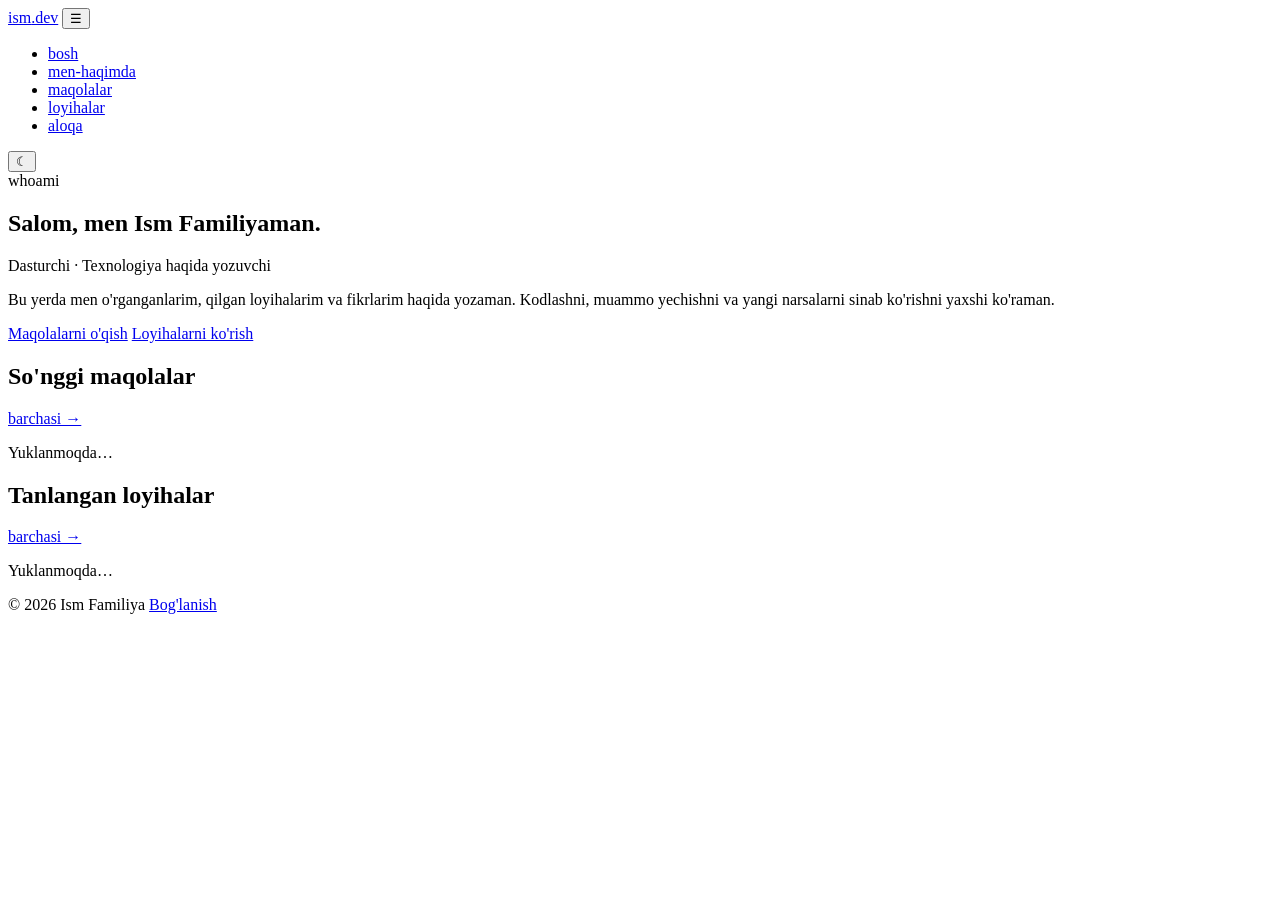
==== index.html @ 65048b09 "Add files via upload" ====
<!DOCTYPE html>
<html lang="uz" data-theme="light">
<head>
<meta charset="UTF-8">
<meta name="viewport" content="width=device-width, initial-scale=1.0">
<title>Ism Familiya — Dasturchi va Yozuvchi</title>
<meta name="description" content="Ism Familiyaning shaxsiy sayti: dasturlash, texnologiya va shaxsiy tajribalar haqida maqolalar, shuningdek loyihalar portfoliosi.">
<meta name="theme-color" content="#3452FF">

<!-- Ijtimoiy tarmoqlarda ulashilganda chiroyli ko'rinishi uchun -->
<meta property="og:title" content="Ism Familiya — Dasturchi va Yozuvchi">
<meta property="og:description" content="Maqolalar va loyihalar to'plangan shaxsiy sayt.">
<meta property="og:type" content="website">

<link rel="preconnect" href="https://fonts.googleapis.com">
<link rel="preconnect" href="https://fonts.gstatic.com" crossorigin>
<link href="https://fonts.googleapis.com/css2?family=Space+Grotesk:wght@500;600;700&family=Lora:ital,wght@0,400;0,500;1,400&family=JetBrains+Mono:wght@400;500&display=swap" rel="stylesheet">
<link rel="stylesheet" href="assets/css/style.css">
</head>
<body>

<header class="site-header">
  <div class="nav-wrap">
    <a href="index.html" class="logo">ism<span>.dev</span></a>
    <button class="nav-toggle" id="nav-toggle" aria-label="Menyuni ochish">☰</button>
    <ul class="nav-links" id="nav-links">
      <li><a href="index.html" aria-current="page">bosh</a></li>
      <li><a href="about.html">men-haqimda</a></li>
      <li><a href="articles/index.html">maqolalar</a></li>
      <li><a href="projects/index.html">loyihalar</a></li>
      <li><a href="contact.html">aloqa</a></li>
    </ul>
    <div class="nav-right">
      <button id="theme-toggle" aria-label="Mavzuni almashtirish">☾</button>
    </div>
  </div>
</header>

<main>
  <section class="hero container">
    <span class="prompt mono">whoami</span>
    <h1>Salom, men Ism Familiyaman.</h1>
    <p class="role">Dasturchi · Texnologiya haqida yozuvchi</p>
    <p class="lead">Bu yerda men o'rganganlarim, qilgan loyihalarim va fikrlarim haqida yozaman. Kodlashni, muammo yechishni va yangi narsalarni sinab ko'rishni yaxshi ko'raman.</p>
    <div class="cta-row">
      <a href="articles/index.html" class="btn btn-primary">Maqolalarni o'qish</a>
      <a href="projects/index.html" class="btn">Loyihalarni ko'rish</a>
    </div>
  </section>

  <section class="section container">
    <div class="section-head">
      <h2>So'nggi maqolalar</h2>
      <a class="see-all" href="articles/index.html">barchasi →</a>
    </div>
    <div class="card-grid" data-articles data-limit="3">
      <p class="empty-state">Yuklanmoqda…</p>
    </div>
  </section>

  <section class="section container">
    <div class="section-head">
      <h2>Tanlangan loyihalar</h2>
      <a class="see-all" href="projects/index.html">barchasi →</a>
    </div>
    <div class="card-grid" data-projects data-limit="2">
      <p class="empty-state">Yuklanmoqda…</p>
    </div>
  </section>
</main>

<footer class="site-footer container">
  <span>© 2026 Ism Familiya</span>
  <span><a href="contact.html">Bog'lanish</a></span>
</footer>

<script src="assets/js/theme.js"></script>
<script src="assets/js/articles.js"></script>
<script src="assets/js/projects.js"></script>
</body>
</html>
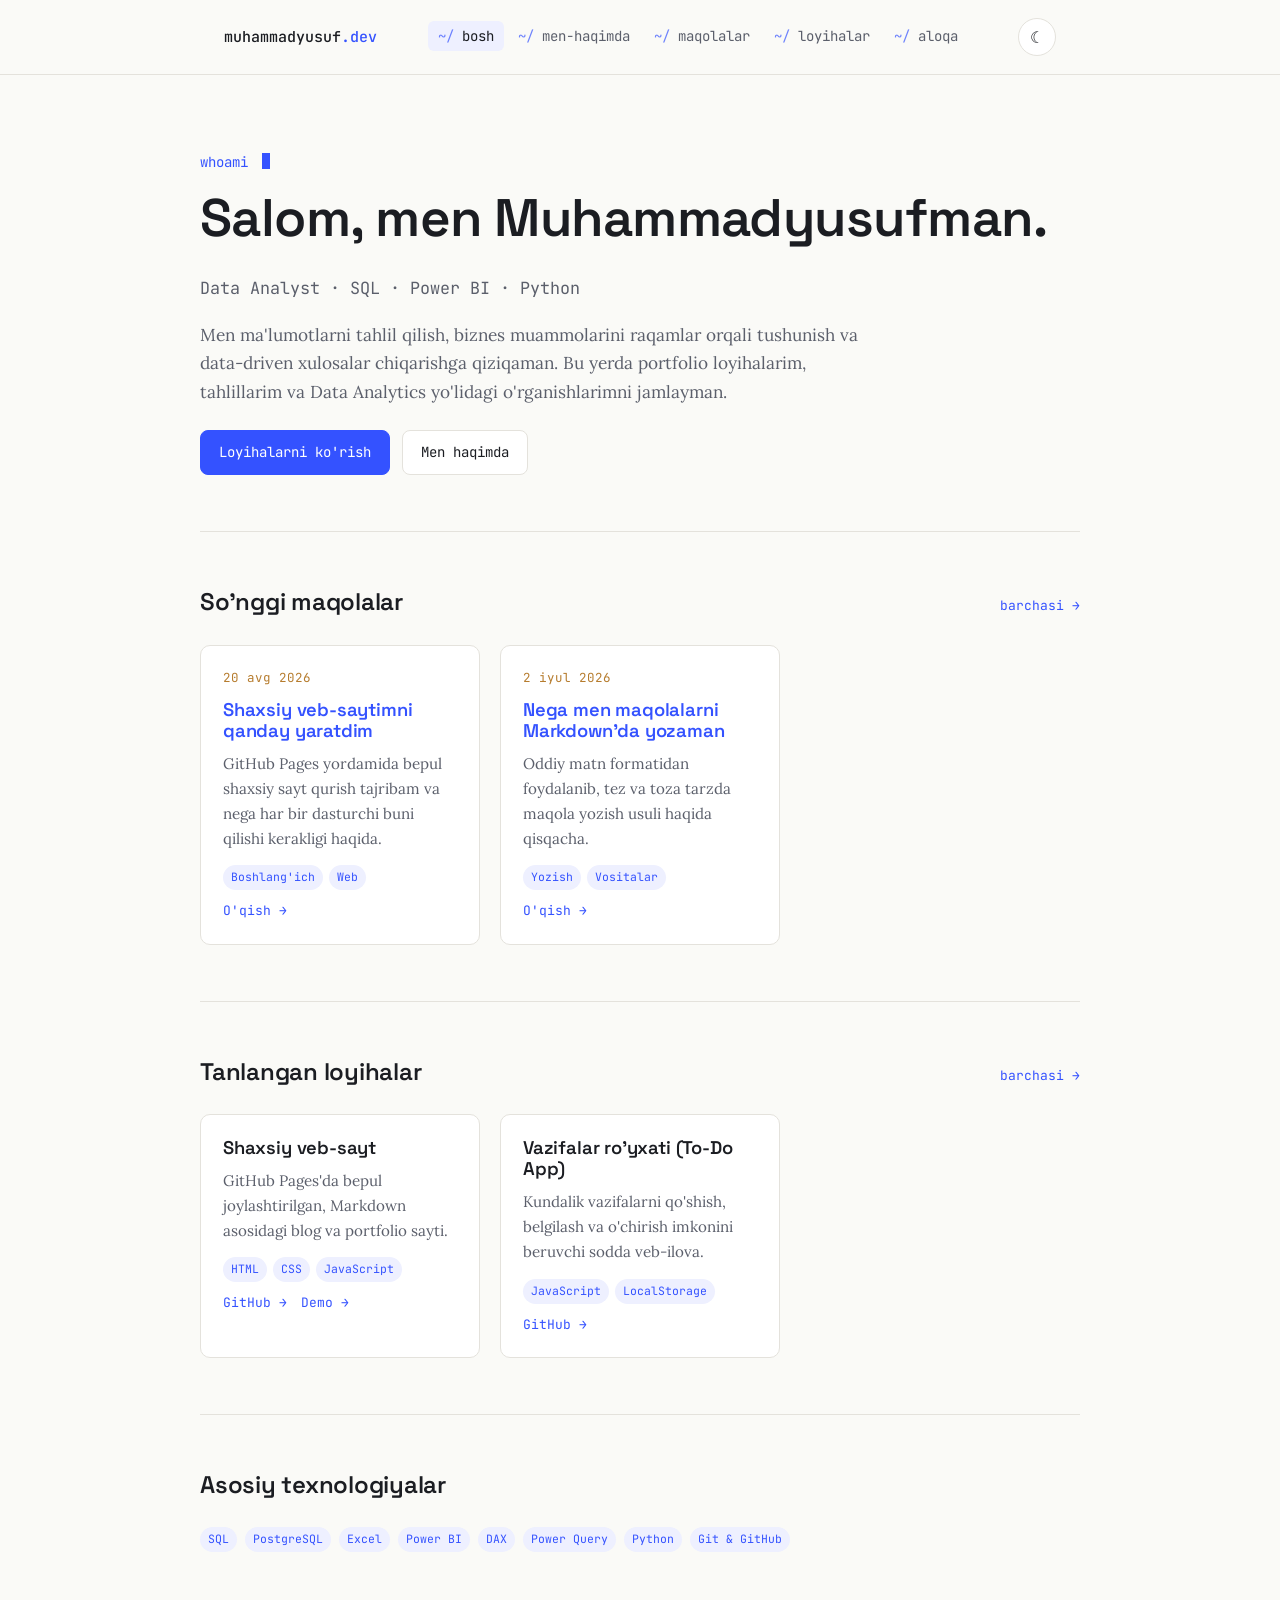
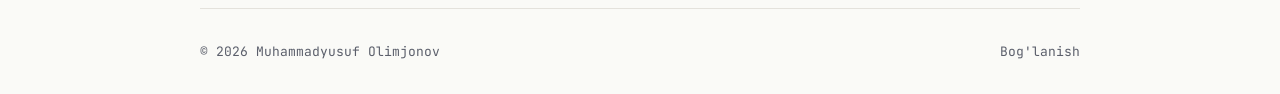
==== commit ee7e7fe6: "Update index.html" ====
--- a/index.html
+++ b/index.html
@@ -1,81 +1,311 @@
 <!DOCTYPE html>
 <html lang="uz" data-theme="light">
 <head>
+
 <meta charset="UTF-8">
 <meta name="viewport" content="width=device-width, initial-scale=1.0">
-<title>Ism Familiya — Dasturchi va Yozuvchi</title>
-<meta name="description" content="Ism Familiyaning shaxsiy sayti: dasturlash, texnologiya va shaxsiy tajribalar haqida maqolalar, shuningdek loyihalar portfoliosi.">
+
+<title>Muhammadyusuf Olimjonov — Data Analyst</title>
+
+<meta 
+  name="description" 
+  content="Muhammadyusuf Olimjonov — Data Analyst. SQL, Excel, Power BI va Python yordamida ma'lumotlarni tahlil qiladi va biznes muammolariga data-driven yechimlar izlaydi."
+>
+
 <meta name="theme-color" content="#3452FF">
 
-<!-- Ijtimoiy tarmoqlarda ulashilganda chiroyli ko'rinishi uchun -->
-<meta property="og:title" content="Ism Familiya — Dasturchi va Yozuvchi">
-<meta property="og:description" content="Maqolalar va loyihalar to'plangan shaxsiy sayt.">
+<!-- Open Graph -->
+<meta property="og:title" content="Muhammadyusuf Olimjonov — Data Analyst">
+
+<meta 
+  property="og:description" 
+  content="Data Analytics portfolio: loyihalar, tahlillar va o'rganishlar."
+>
+
 <meta property="og:type" content="website">
 
+
 <link rel="preconnect" href="https://fonts.googleapis.com">
-<link rel="preconnect" href="https://fonts.gstatic.com" crossorigin>
-<link href="https://fonts.googleapis.com/css2?family=Space+Grotesk:wght@500;600;700&family=Lora:ital,wght@0,400;0,500;1,400&family=JetBrains+Mono:wght@400;500&display=swap" rel="stylesheet">
+
+<link 
+  rel="preconnect" 
+  href="https://fonts.gstatic.com" 
+  crossorigin
+>
+
+<link 
+  href="https://fonts.googleapis.com/css2?family=Space+Grotesk:wght@500;600;700&family=Lora:ital,wght@0,400;0,500;1,400&family=JetBrains+Mono:wght@400;500&display=swap" 
+  rel="stylesheet"
+>
+
 <link rel="stylesheet" href="assets/css/style.css">
+
 </head>
+
+
 <body>
 
+
 <header class="site-header">
+
   <div class="nav-wrap">
-    <a href="index.html" class="logo">ism<span>.dev</span></a>
-    <button class="nav-toggle" id="nav-toggle" aria-label="Menyuni ochish">☰</button>
+
+    <a href="index.html" class="logo">
+      muhammadyusuf<span>.dev</span>
+    </a>
+
+    <button 
+      class="nav-toggle" 
+      id="nav-toggle" 
+      aria-label="Menyuni ochish"
+    >
+      ☰
+    </button>
+
+
     <ul class="nav-links" id="nav-links">
-      <li><a href="index.html" aria-current="page">bosh</a></li>
-      <li><a href="about.html">men-haqimda</a></li>
-      <li><a href="articles/index.html">maqolalar</a></li>
-      <li><a href="projects/index.html">loyihalar</a></li>
-      <li><a href="contact.html">aloqa</a></li>
+
+      <li>
+        <a href="index.html" aria-current="page">
+          bosh
+        </a>
+      </li>
+
+      <li>
+        <a href="about.html">
+          men-haqimda
+        </a>
+      </li>
+
+      <li>
+        <a href="articles/index.html">
+          maqolalar
+        </a>
+      </li>
+
+      <li>
+        <a href="projects/index.html">
+          loyihalar
+        </a>
+      </li>
+
+      <li>
+        <a href="contact.html">
+          aloqa
+        </a>
+      </li>
+
     </ul>
+
+
     <div class="nav-right">
-      <button id="theme-toggle" aria-label="Mavzuni almashtirish">☾</button>
+
+      <button 
+        id="theme-toggle" 
+        aria-label="Mavzuni almashtirish"
+      >
+        ☾
+      </button>
+
     </div>
-  </div>
+
+  </div>
+
 </header>
 
+
+
 <main>
-  <section class="hero container">
-    <span class="prompt mono">whoami</span>
-    <h1>Salom, men Ism Familiyaman.</h1>
-    <p class="role">Dasturchi · Texnologiya haqida yozuvchi</p>
-    <p class="lead">Bu yerda men o'rganganlarim, qilgan loyihalarim va fikrlarim haqida yozaman. Kodlashni, muammo yechishni va yangi narsalarni sinab ko'rishni yaxshi ko'raman.</p>
-    <div class="cta-row">
-      <a href="articles/index.html" class="btn btn-primary">Maqolalarni o'qish</a>
-      <a href="projects/index.html" class="btn">Loyihalarni ko'rish</a>
-    </div>
-  </section>
-
-  <section class="section container">
-    <div class="section-head">
-      <h2>So'nggi maqolalar</h2>
-      <a class="see-all" href="articles/index.html">barchasi →</a>
-    </div>
-    <div class="card-grid" data-articles data-limit="3">
-      <p class="empty-state">Yuklanmoqda…</p>
-    </div>
-  </section>
-
-  <section class="section container">
-    <div class="section-head">
-      <h2>Tanlangan loyihalar</h2>
-      <a class="see-all" href="projects/index.html">barchasi →</a>
-    </div>
-    <div class="card-grid" data-projects data-limit="2">
-      <p class="empty-state">Yuklanmoqda…</p>
-    </div>
-  </section>
+
+
+<!-- HERO -->
+
+<section class="hero container">
+
+  <span class="prompt mono">
+    whoami
+  </span>
+
+
+  <h1>
+    Salom, men Muhammadyusufman.
+  </h1>
+
+
+  <p class="role">
+    Data Analyst · SQL · Power BI · Python
+  </p>
+
+
+  <p class="lead">
+    Men ma'lumotlarni tahlil qilish, biznes muammolarini
+    raqamlar orqali tushunish va data-driven xulosalar
+    chiqarishga qiziqaman. Bu yerda portfolio loyihalarim,
+    tahlillarim va Data Analytics yo'lidagi o'rganishlarimni
+    jamlayman.
+  </p>
+
+
+  <div class="cta-row">
+
+    <a 
+      href="projects/index.html" 
+      class="btn btn-primary"
+    >
+      Loyihalarni ko'rish
+    </a>
+
+
+    <a 
+      href="about.html" 
+      class="btn"
+    >
+      Men haqimda
+    </a>
+
+  </div>
+
+</section>
+
+
+
+<!-- ARTICLES -->
+
+<section class="section container">
+
+  <div class="section-head">
+
+    <h2>
+      So'nggi maqolalar
+    </h2>
+
+    <a 
+      class="see-all" 
+      href="articles/index.html"
+    >
+      barchasi →
+    </a>
+
+  </div>
+
+
+  <div 
+    class="card-grid" 
+    data-articles 
+    data-limit="3"
+  >
+
+    <p class="empty-state">
+      Yuklanmoqda…
+    </p>
+
+  </div>
+
+</section>
+
+
+
+<!-- PROJECTS -->
+
+<section class="section container">
+
+  <div class="section-head">
+
+    <h2>
+      Tanlangan loyihalar
+    </h2>
+
+    <a 
+      class="see-all" 
+      href="projects/index.html"
+    >
+      barchasi →
+    </a>
+
+  </div>
+
+
+  <div 
+    class="card-grid" 
+    data-projects 
+    data-limit="2"
+  >
+
+    <p class="empty-state">
+      Yuklanmoqda…
+    </p>
+
+  </div>
+
+</section>
+
+
+
+<!-- SKILLS -->
+
+<section class="section container">
+
+  <div class="section-head">
+
+    <h2>
+      Asosiy texnologiyalar
+    </h2>
+
+  </div>
+
+
+  <div class="skills-list">
+
+    <span class="tag">SQL</span>
+
+    <span class="tag">PostgreSQL</span>
+
+    <span class="tag">Excel</span>
+
+    <span class="tag">Power BI</span>
+
+    <span class="tag">DAX</span>
+
+    <span class="tag">Power Query</span>
+
+    <span class="tag">Python</span>
+
+    <span class="tag">Git &amp; GitHub</span>
+
+  </div>
+
+</section>
+
+
 </main>
 
+
+
 <footer class="site-footer container">
-  <span>© 2026 Ism Familiya</span>
-  <span><a href="contact.html">Bog'lanish</a></span>
+
+  <span>
+    © 2026 Muhammadyusuf Olimjonov
+  </span>
+
+
+  <span>
+
+    <a href="contact.html">
+      Bog'lanish
+    </a>
+
+  </span>
+
 </footer>
 
+
+
 <script src="assets/js/theme.js"></script>
+
 <script src="assets/js/articles.js"></script>
+
 <script src="assets/js/projects.js"></script>
+
+
 </body>
 </html>
--- a/assets/css/style.css
+++ b/assets/css/style.css
@@ -0,0 +1,387 @@
+/* =========================================================
+   SAYT DIZAYNI — asosiy stil fayli
+   Ranglar va shriftlarni o'zgartirish uchun faqat pastdagi
+   :root va [data-theme="dark"] bloklaridagi qiymatlarni
+   o'zgartiring — qolgan joylarga tegmasangiz ham bo'ladi.
+   ========================================================= */
+
+:root{
+  /* --- Rang tokenlari (Light / Yorug' rejim) --- */
+  --bg: #FAFAF7;
+  --bg-elevated: #FFFFFF;
+  --text: #1B1D22;
+  --text-muted: #5B5F6B;
+  --border: #E4E2DC;
+  --accent: #3452FF;
+  --accent-strong: #263CD1;
+  --accent-soft: #EEF0FF;
+  --gold: #B67C2E;
+  --shadow: 0 1px 2px rgba(20,20,30,.04), 0 8px 24px rgba(20,20,30,.06);
+
+  /* --- Tipografiya --- */
+  --font-display: 'Space Grotesk', 'Segoe UI', sans-serif;
+  --font-body: 'Lora', Georgia, serif;
+  --font-mono: 'JetBrains Mono', 'Courier New', monospace;
+
+  --radius: 10px;
+  --max-width: 880px;
+}
+
+[data-theme="dark"]{
+  --bg: #14161B;
+  --bg-elevated: #1B1E25;
+  --text: #EDEEF2;
+  --text-muted: #9CA0AC;
+  --border: #2A2D36;
+  --accent: #7C92FF;
+  --accent-strong: #A6B4FF;
+  --accent-soft: #20243B;
+  --gold: #D9A45C;
+  --shadow: 0 1px 2px rgba(0,0,0,.3), 0 8px 24px rgba(0,0,0,.35);
+}
+
+*, *::before, *::after{ box-sizing: border-box; }
+html{ scroll-behavior: smooth; }
+
+@media (prefers-reduced-motion: reduce){
+  html{ scroll-behavior: auto; }
+  *, *::before, *::after{ animation-duration: 0.01ms !important; animation-iteration-count: 1 !important; transition-duration: 0.01ms !important; }
+}
+
+body{
+  margin: 0;
+  background: var(--bg);
+  color: var(--text);
+  font-family: var(--font-body);
+  font-size: 17px;
+  line-height: 1.65;
+  transition: background .2s ease, color .2s ease;
+  -webkit-font-smoothing: antialiased;
+}
+
+h1, h2, h3, h4, .display{
+  font-family: var(--font-display);
+  font-weight: 600;
+  line-height: 1.15;
+  letter-spacing: -0.01em;
+  margin: 0 0 .5em;
+}
+
+p{ margin: 0 0 1.1em; }
+
+a{ color: var(--accent); text-decoration: none; }
+a:hover{ color: var(--accent-strong); text-decoration: underline; }
+
+:focus-visible{
+  outline: 2px solid var(--accent);
+  outline-offset: 3px;
+  border-radius: 4px;
+}
+
+img{ max-width: 100%; display: block; border-radius: var(--radius); }
+
+.container{
+  max-width: var(--max-width);
+  margin: 0 auto;
+  padding: 0 24px;
+}
+
+.mono{ font-family: var(--font-mono); }
+
+/* ---------- Header / Navigatsiya ---------- */
+.site-header{
+  border-bottom: 1px solid var(--border);
+  background: var(--bg);
+  position: sticky;
+  top: 0;
+  z-index: 50;
+}
+
+.nav-wrap{
+  max-width: var(--max-width);
+  margin: 0 auto;
+  padding: 18px 24px;
+  display: flex;
+  align-items: center;
+  justify-content: space-between;
+  gap: 16px;
+}
+
+.logo{
+  font-family: var(--font-mono);
+  font-weight: 500;
+  font-size: 15px;
+  color: var(--text);
+}
+.logo span{ color: var(--accent); }
+
+.nav-links{
+  display: flex;
+  align-items: center;
+  gap: 4px;
+  list-style: none;
+  margin: 0;
+  padding: 0;
+  font-family: var(--font-mono);
+  font-size: 14px;
+}
+
+.nav-links a{
+  color: var(--text-muted);
+  padding: 6px 10px;
+  border-radius: 6px;
+}
+.nav-links a::before{ content: "~/"; color: var(--accent); opacity: .7; }
+.nav-links a:hover, .nav-links a[aria-current="page"]{
+  color: var(--text);
+  background: var(--accent-soft);
+  text-decoration: none;
+}
+
+.nav-right{ display: flex; align-items: center; gap: 10px; }
+
+#theme-toggle{
+  border: 1px solid var(--border);
+  background: var(--bg-elevated);
+  color: var(--text);
+  width: 38px;
+  height: 38px;
+  border-radius: 50%;
+  cursor: pointer;
+  display: flex;
+  align-items: center;
+  justify-content: center;
+  font-size: 16px;
+  transition: transform .15s ease, background .2s ease;
+}
+#theme-toggle:hover{ transform: rotate(15deg); }
+
+.nav-toggle{
+  display: none;
+  border: 1px solid var(--border);
+  background: var(--bg-elevated);
+  color: var(--text);
+  width: 38px; height: 38px;
+  border-radius: 8px;
+  font-family: var(--font-mono);
+  cursor: pointer;
+}
+
+/* ---------- Hero ---------- */
+.hero{
+  padding: 72px 0 56px;
+  border-bottom: 1px solid var(--border);
+}
+.hero .prompt{
+  font-family: var(--font-mono);
+  font-size: 14px;
+  color: var(--accent);
+  margin-bottom: 14px;
+  display: inline-block;
+}
+.hero .prompt::after{
+  content: "";
+  display: inline-block;
+  width: 8px; height: 16px;
+  background: var(--accent);
+  margin-left: 6px;
+  vertical-align: -2px;
+  animation: blink 1.1s steps(1) infinite;
+}
+@keyframes blink{ 50%{ opacity: 0; } }
+
+.hero h1{
+  font-size: clamp(2.1rem, 5vw, 3.3rem);
+}
+.hero .role{
+  font-family: var(--font-mono);
+  color: var(--text-muted);
+  font-size: 1.05rem;
+  margin-bottom: 18px;
+}
+.hero .lead{
+  max-width: 60ch;
+  color: var(--text-muted);
+  font-size: 1.08rem;
+}
+.hero .cta-row{ display: flex; gap: 12px; margin-top: 24px; flex-wrap: wrap; }
+
+.btn{
+  font-family: var(--font-mono);
+  font-size: 14px;
+  padding: 10px 18px;
+  border-radius: 8px;
+  border: 1px solid var(--border);
+  background: var(--bg-elevated);
+  color: var(--text);
+  cursor: pointer;
+  display: inline-block;
+  transition: border-color .15s ease, background .15s ease, transform .1s ease;
+}
+.btn:hover{ border-color: var(--accent); text-decoration: none; transform: translateY(-1px); }
+.btn-primary{ background: var(--accent); border-color: var(--accent); color: #fff; }
+.btn-primary:hover{ background: var(--accent-strong); border-color: var(--accent-strong); color:#fff; }
+
+/* ---------- Sections ---------- */
+.section{ padding: 56px 0; }
+.section + .section{ border-top: 1px solid var(--border); }
+
+.section-head{
+  display: flex;
+  align-items: baseline;
+  justify-content: space-between;
+  gap: 12px;
+  margin-bottom: 28px;
+}
+.section-head h2{ font-size: 1.5rem; margin: 0; }
+.section-head .see-all{ font-family: var(--font-mono); font-size: 13px; white-space: nowrap; }
+
+/* ---------- Card grids ---------- */
+.card-grid{
+  display: grid;
+  grid-template-columns: repeat(auto-fill, minmax(260px, 1fr));
+  gap: 20px;
+}
+
+.card{
+  background: var(--bg-elevated);
+  border: 1px solid var(--border);
+  border-radius: var(--radius);
+  padding: 22px;
+  display: flex;
+  flex-direction: column;
+  gap: 10px;
+  transition: border-color .15s ease, box-shadow .15s ease, transform .1s ease;
+}
+.card:hover{ border-color: var(--accent); box-shadow: var(--shadow); transform: translateY(-2px); }
+
+.card .meta{
+  font-family: var(--font-mono);
+  font-size: 12.5px;
+  color: var(--gold);
+}
+.card h3{ font-size: 1.15rem; margin: 0; }
+.card p{ color: var(--text-muted); font-size: .95rem; margin: 0; }
+.card .tags{ display: flex; gap: 6px; flex-wrap: wrap; margin-top: 4px; }
+.tag{
+  font-family: var(--font-mono);
+  font-size: 11.5px;
+  padding: 3px 8px;
+  border-radius: 999px;
+  background: var(--accent-soft);
+  color: var(--accent);
+}
+.card-link{ font-family: var(--font-mono); font-size: 13px; margin-top: auto; }
+
+.project-card img{
+  width: 100%;
+  aspect-ratio: 16/9;
+  object-fit: cover;
+  margin-bottom: 4px;
+  background: var(--accent-soft);
+}
+.project-links{ display:flex; gap: 14px; font-family: var(--font-mono); font-size: 13px; }
+
+/* ---------- Article page ---------- */
+.article-header{ padding: 56px 0 24px; border-bottom: 1px solid var(--border); }
+.article-header .meta{ font-family: var(--font-mono); color: var(--gold); font-size: 13px; margin-bottom: 10px; }
+.article-header h1{ font-size: clamp(1.8rem, 4vw, 2.6rem); }
+
+.article-body{ padding: 40px 0 64px; font-size: 1.08rem; }
+.article-body h2{ margin-top: 1.6em; font-size: 1.4rem; }
+.article-body h3{ margin-top: 1.4em; font-size: 1.15rem; }
+.article-body p{ color: var(--text); }
+.article-body code{
+  font-family: var(--font-mono);
+  background: var(--accent-soft);
+  padding: 2px 6px;
+  border-radius: 4px;
+  font-size: .9em;
+}
+.article-body pre{
+  background: var(--bg-elevated);
+  border: 1px solid var(--border);
+  padding: 16px;
+  border-radius: var(--radius);
+  overflow-x: auto;
+}
+.article-body pre code{ background: none; padding: 0; }
+.article-body blockquote{
+  margin: 1.4em 0;
+  padding: 4px 20px;
+  border-left: 3px solid var(--accent);
+  color: var(--text-muted);
+  font-style: italic;
+}
+.article-body ul, .article-body ol{ padding-left: 1.3em; }
+.article-body a{ text-decoration: underline; text-decoration-color: var(--accent-soft); }
+
+.back-link{ font-family: var(--font-mono); font-size: 13px; display: inline-block; margin-bottom: 18px; }
+
+/* ---------- Aloqa (Contact) ---------- */
+.contact-grid{
+  display: grid;
+  grid-template-columns: 1fr;
+  gap: 14px;
+  max-width: 460px;
+}
+.contact-item{
+  display: flex;
+  align-items: center;
+  gap: 14px;
+  padding: 16px 18px;
+  border: 1px solid var(--border);
+  border-radius: var(--radius);
+  background: var(--bg-elevated);
+}
+.contact-item .icon{ font-size: 1.3rem; }
+.contact-item .label{ font-family: var(--font-mono); font-size: 12px; color: var(--text-muted); }
+.contact-item .value{ font-weight: 600; }
+
+/* ---------- Skills / bio list (About page) ---------- */
+.skills-list{ display: flex; flex-wrap: wrap; gap: 8px; margin-top: 8px; }
+
+.bio-columns{ display: grid; grid-template-columns: 1.3fr 1fr; gap: 40px; align-items: start; }
+
+/* ---------- Footer ---------- */
+.site-footer{
+  border-top: 1px solid var(--border);
+  padding: 32px 0;
+  font-family: var(--font-mono);
+  font-size: 13px;
+  color: var(--text-muted);
+  display: flex;
+  justify-content: space-between;
+  flex-wrap: wrap;
+  gap: 10px;
+}
+.site-footer a{ color: var(--text-muted); }
+.site-footer a:hover{ color: var(--accent); }
+
+/* ---------- Empty state ---------- */
+.empty-state{
+  font-family: var(--font-mono);
+  color: var(--text-muted);
+  padding: 32px 0;
+}
+
+/* ---------- Responsive ---------- */
+@media (max-width: 720px){
+  .bio-columns{ grid-template-columns: 1fr; }
+  .nav-toggle{ display: block; }
+  .nav-links{
+    position: absolute;
+    top: 100%; left: 0; right: 0;
+    background: var(--bg);
+    border-bottom: 1px solid var(--border);
+    flex-direction: column;
+    align-items: stretch;
+    padding: 10px 24px 16px;
+    display: none;
+  }
+  .nav-links.open{ display: flex; }
+  .nav-links a{ padding: 10px 8px; }
+  .nav-wrap{ position: relative; flex-wrap: wrap; }
+  .section{ padding: 40px 0; }
+  .hero{ padding: 48px 0 40px; }
+}
